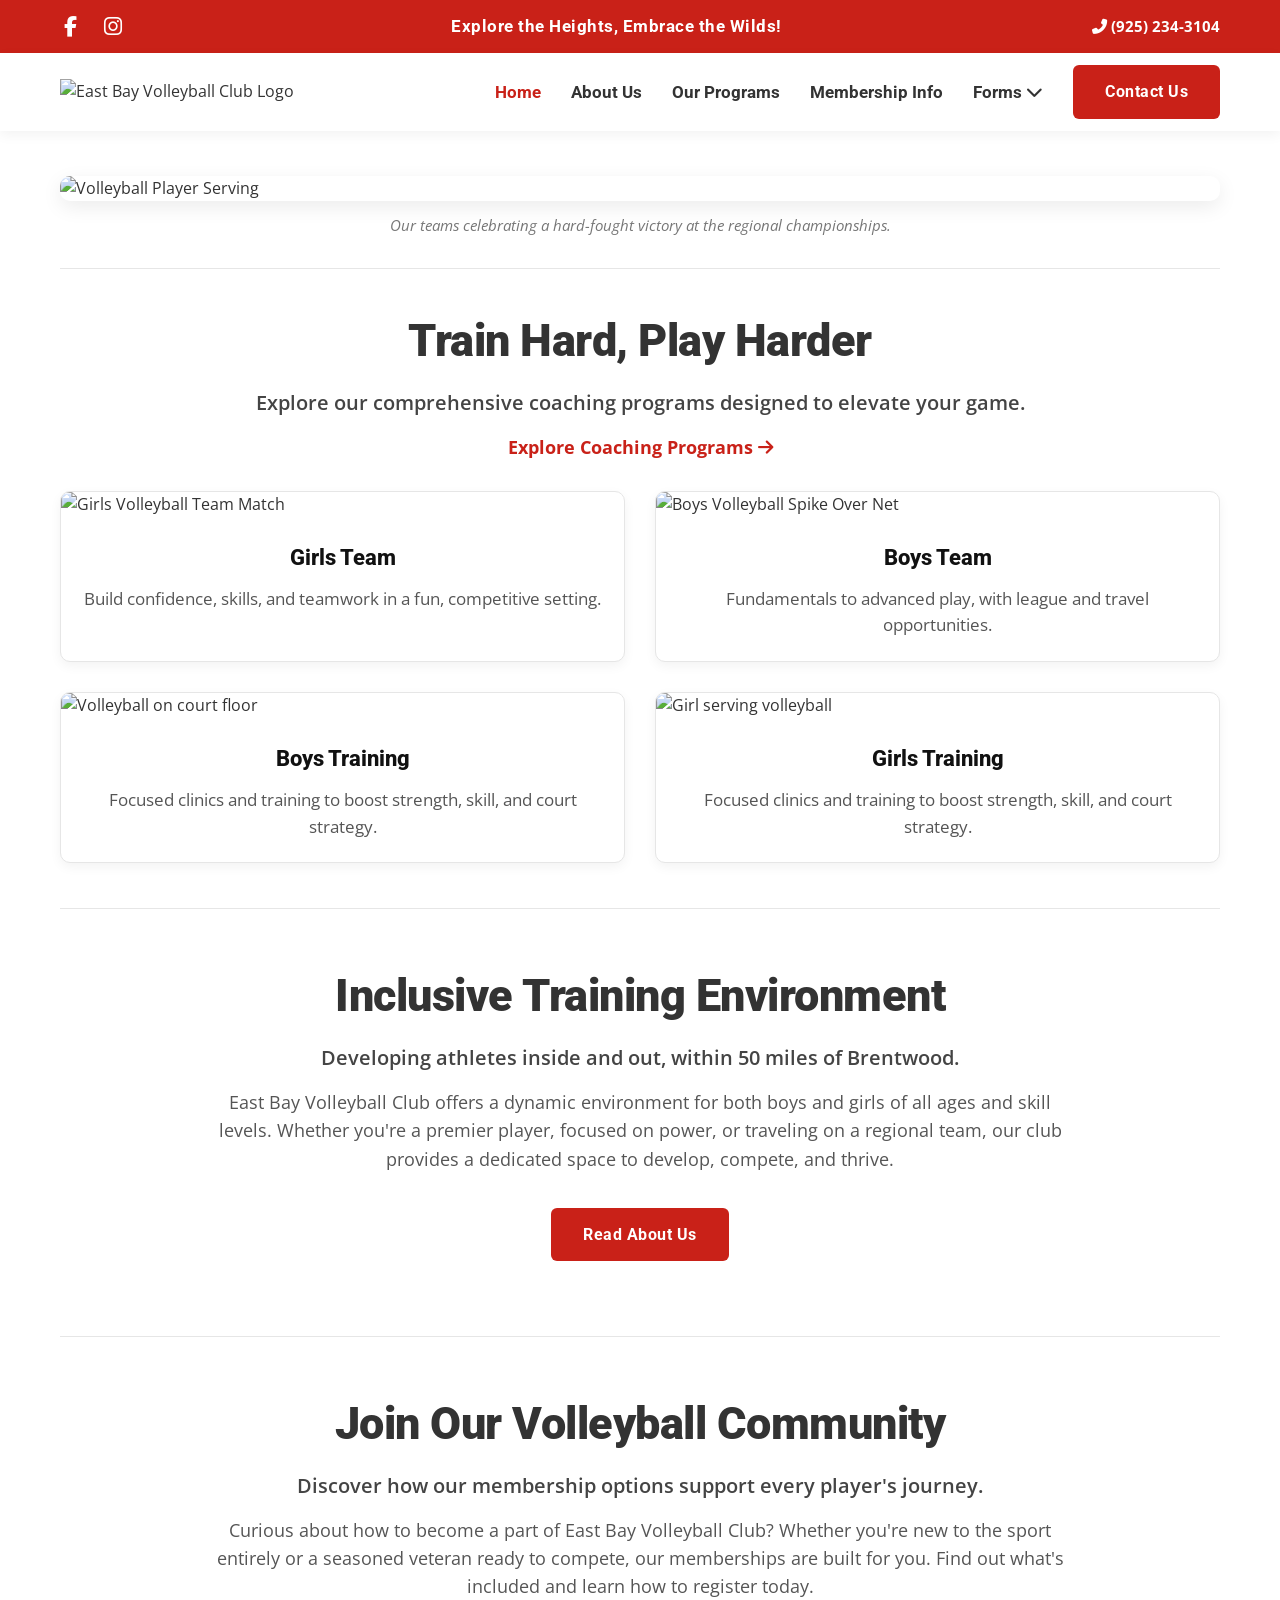
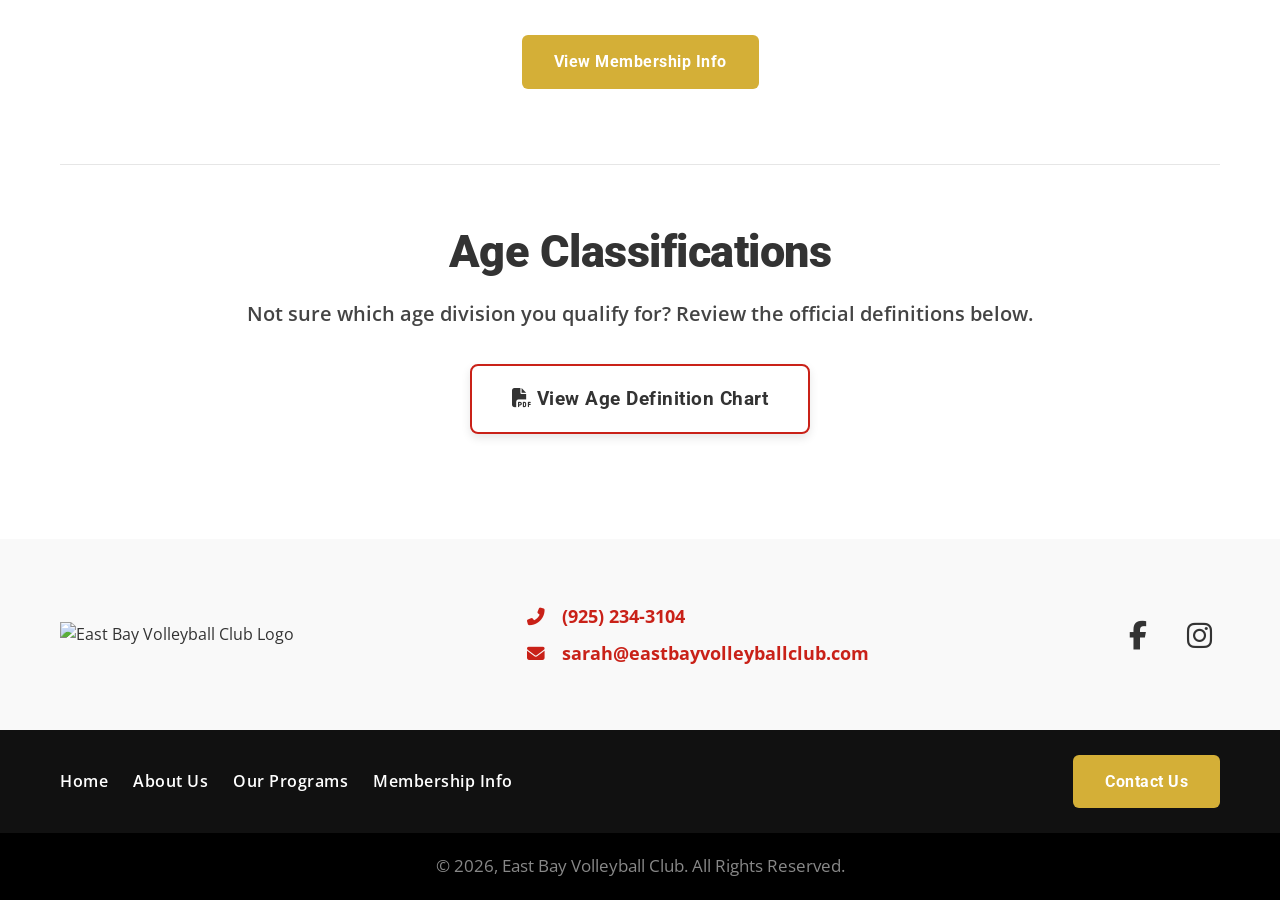
==== .github/workflows/index.html @ 81f1b380 "change 1" ====
<!DOCTYPE html>
<html lang="en">
<head>
    <meta charset="UTF-8">
    <meta name="viewport" content="width=device-width, initial-scale=1.0">
    <title>East Bay Volleyball Club - Home</title>
    <link rel="stylesheet" href="styles.css">
    <link rel="stylesheet" href="https://cdnjs.cloudflare.com/ajax/libs/font-awesome/6.4.0/css/all.min.css">
</head>
<body>

    <div class="top-bar">
        <div class="container top-bar-inner">
            <div class="social-icons">
                <a href="https://www.facebook.com/profile.php?id=61552361986571&_rdr" target="_blank"><i class="fab fa-facebook-f"></i></a>
                <a href="https://www.instagram.com/east_bay_volleyball_club/" target="_blank"><i class="fab fa-instagram"></i></a>
            </div>
            <div class="tagline">Explore the Heights, Embrace the Wilds!</div>
            <div class="phone">
                <a href="tel:9252343104"><i class="fas fa-phone-alt"></i> (925) 234-3104</a>
            </div>
        </div>
    </div>

    <header class="header">
        <div class="container header-inner">
            <a href="index.html" class="logo">
                <img src="50498F1C-BA34-4219-817B-F55EDA4CDF73.png" alt="East Bay Volleyball Club Logo">
            </a>
            <nav class="nav-menu">
                <a href="index.html" class="nav-link active">Home</a>
                <a href="about.html" class="nav-link">About Us</a>
                <a href="programs.html" class="nav-link">Our Programs</a>
                <a href="membership.html" class="nav-link">Membership Info</a>
                
                <div class="dropdown">
                    <span class="nav-link">Forms <i class="fas fa-chevron-down"></i></span>
                    <div class="dropdown-content">
                        <a href="medical-release.pdf" target="_blank">Medical Release</a>
                        <a href="player-information-sheet.pdf" target="_blank">Player Information Sheet</a>
                        <a href="age-definition-chart.pdf" target="_blank">Age Definition Chart</a>
                    </div>
                </div>

                <a href="contact.html" class="btn btn-red">Contact Us</a>
            </nav>
        </div>
    </header>

    <main class="container page-content">
        
        <div class="main-image-container mb-4 pb-3 border-bottom">
            <img src="https://images.unsplash.com/photo-1612872087720-bb876e2e67d1?auto=format&fit=crop&w=1200&q=80" alt="Volleyball Player Serving" class="img-full img-rounded shadow">
            <p class="image-caption text-center">Our teams celebrating a hard-fought victory at the regional championships.</p>
        </div>

        <div class="text-center mt-4">
            <h1 class="hero-title">Train Hard, Play Harder</h1>
            <p class="lead-text mb-3">Explore our comprehensive coaching programs designed to elevate your game.</p>
            <a href="programs.html" class="text-link red-link">Explore Coaching Programs <i class="fas fa-arrow-right"></i></a>
        </div>

        <div class="programs-grid mb-4">
            <div class="program-card">
                <img src="https://images.unsplash.com/photo-1549451371-64aa98a6f660?auto=format&fit=crop&w=800&q=80" alt="Girls Volleyball Team Match">
                <div class="card-body">
                    <h3>Girls Team</h3>
                    <p>Build confidence, skills, and teamwork in a fun, competitive setting.</p>
                </div>
            </div>
            <div class="program-card">
                <img src="https://images.unsplash.com/photo-1622271813137-b6f7902d5d85?auto=format&fit=crop&w=800&q=80" alt="Boys Volleyball Spike Over Net">
                <div class="card-body">
                    <h3>Boys Team</h3>
                    <p>Fundamentals to advanced play, with league and travel opportunities.</p>
                </div>
            </div>
            <div class="program-card">
                <img src="https://images.unsplash.com/photo-1629858547471-897dbdbab341?auto=format&fit=crop&w=800&q=80" alt="Volleyball on court floor">
                <div class="card-body">
                    <h3>Boys Training</h3>
                    <p>Focused clinics and training to boost strength, skill, and court strategy.</p>
                </div>
            </div>
            <div class="program-card">
                <img src="https://images.unsplash.com/photo-1574279606130-09958dc756f7?auto=format&fit=crop&w=800&q=80" alt="Girl serving volleyball">
                <div class="card-body">
                    <h3>Girls Training</h3>
                    <p>Focused clinics and training to boost strength, skill, and court strategy.</p>
                </div>
            </div>
        </div>

        <div class="text-section text-center pt-4 pb-3 border-top mt-4">
            <h2 class="hero-title">Inclusive Training Environment</h2>
            <p class="lead-text">Developing athletes inside and out, within 50 miles of Brentwood.</p>
            <p class="subtitle-text">East Bay Volleyball Club offers a dynamic environment for both boys and girls of all ages and skill levels. Whether you're a premier player, focused on power, or traveling on a regional team, our club provides a dedicated space to develop, compete, and thrive.</p>
            <div class="btn-wrapper">
                <a href="about.html" class="btn btn-red">Read About Us</a>
            </div>
        </div>

        <div class="text-section text-center pt-4 pb-3 border-top mt-4">
            <h2 class="hero-title">Join Our Volleyball Community</h2>
            <p class="lead-text">Discover how our membership options support every player's journey.</p>
            <p class="subtitle-text">Curious about how to become a part of East Bay Volleyball Club? Whether you're new to the sport entirely or a seasoned veteran ready to compete, our memberships are built for you. Find out what's included and learn how to register today.</p>
            <div class="btn-wrapper">
                <a href="membership.html" class="btn btn-yellow">View Membership Info</a>
            </div>
        </div>
        
        <div class="text-center pt-4 pb-4 border-top mt-4">
            <h2 class="hero-title mb-2">Age Classifications</h2>
            <p class="lead-text">Not sure which age division you qualify for? Review the official definitions below.</p>
            <div class="btn-wrapper">
                <a href="age-definition-chart.pdf" target="_blank" class="btn btn-massive">
                    <i class="fas fa-file-pdf"></i> View Age Definition Chart
                </a>
            </div>
        </div>
    </main>

    <div class="pre-footer">
        <div class="container pre-footer-inner">
            <div class="pf-logo">
                <img src="50498F1C-BA34-4219-817B-F55EDA4CDF73.png" alt="East Bay Volleyball Club Logo">
            </div>
            <div class="pf-contact">
                <p><i class="fas fa-phone-alt red-icon"></i> <a href="tel:9252343104" class="red-text">(925) 234-3104</a></p>
                <p><i class="fas fa-envelope red-icon"></i> <a href="mailto:sarah@eastbayvolleyballclub.com" class="red-text">sarah@eastbayvolleyballclub.com</a></p>
            </div>
            <div class="pf-social">
                <a href="https://www.facebook.com/profile.php?id=61552361986571&_rdr" target="_blank"><i class="fab fa-facebook-f"></i></a>
                <a href="https://www.instagram.com/east_bay_volleyball_club/" target="_blank"><i class="fab fa-instagram"></i></a>
            </div>
        </div>
    </div>

    <footer class="footer-nav">
        <div class="container footer-nav-inner">
            <nav class="f-menu">
                <a href="index.html">Home</a>
                <a href="about.html">About Us</a>
                <a href="programs.html">Our Programs</a>
                <a href="membership.html">Membership Info</a>
            </nav>
            <a href="contact.html" class="btn btn-yellow">Contact Us</a>
        </div>
    </footer>

    <div class="copyright-bar">
        <div class="container copyright-inner">
            <p>© 2026, East Bay Volleyball Club. All Rights Reserved.</p>
        </div>
    </div>

    <button id="scrollTopBtn" title="Go to top"><i class="fas fa-chevron-up"></i></button>
    <script src="script.js"></script>
</body>
</html>
---- .github/workflows/styles.css ----
@import url('https://fonts.googleapis.com/css2?family=Open+Sans:wght@400;600;700&family=Roboto:wght@500;700;900&display=swap');

* {
    margin: 0;
    padding: 0;
    box-sizing: border-box;
}

body {
    font-family: 'Open Sans', sans-serif;
    color: #333;
    line-height: 1.6;
    background-color: #fff;
    position: relative;
}

h1, h2, h3, h4, h5, h6, .nav-link, .btn, .tagline {
    font-family: 'Roboto', sans-serif;
}

.container {
    max-width: 1200px;
    margin: 0 auto;
    padding: 0 20px;
}

a {
    text-decoration: none;
    color: inherit;
    transition: opacity 0.2s;
}

a:hover {
    opacity: 0.8;
}

ul {
    list-style-position: inside;
}

p {
    font-size: 1.05rem;
}

:root {
    --primary-red: #c92118;
    --primary-yellow: #d4af37;
    --dark-bg: #111;
    --light-gray: #f9f9f9;
    --mid-gray: #e6e6e6;
}

.mt-1 { margin-top: 8px; }
.mt-2 { margin-top: 15px; }
.mt-3 { margin-top: 30px; }
.mt-4 { margin-top: 45px; }

.mb-1 { margin-bottom: 8px; }
.mb-2 { margin-bottom: 15px; }
.mb-3 { margin-bottom: 30px; }
.mb-4 { margin-bottom: 45px; }

.pt-3 { padding-top: 30px; }
.pt-4 { padding-top: 60px; }
.pb-3 { padding-bottom: 30px; }
.pb-4 { padding-bottom: 60px; }

.text-center { text-align: center; }
.text-left { text-align: left; }
.d-block { display: block; }
.uppercase { text-transform: uppercase; }
.fw-bold { font-weight: 700; }
.text-sm { font-size: 0.95rem; }
.border-top { border-top: 1px solid var(--mid-gray); }
.border-bottom { border-bottom: 1px solid var(--mid-gray); }

.page-title {
    font-size: 2.8rem;
    font-weight: 900;
    color: #000;
    margin-bottom: 25px;
    letter-spacing: -0.5px;
}

.section-title {
    font-size: 2.2rem;
    font-weight: 900;
    color: #000;
    margin-bottom: 15px;
    letter-spacing: -0.5px;
}

.hero-title {
    font-size: 2.8rem;
    font-weight: 900;
    line-height: 1.2;
    margin-bottom: 20px;
    letter-spacing: -0.5px;
}

.sub-title {
    font-size: 1.5rem;
    font-weight: 800;
    margin-bottom: 12px;
    color: #222;
}

.lead-text {
    font-size: 1.25rem;
    font-weight: 600;
    color: #444;
    margin-bottom: 15px;
    line-height: 1.5;
}

.subtitle-text {
    font-size: 1.1rem;
    color: #555;
    max-width: 850px;
    margin: 0 auto;
}

.layout-grid {
    display: grid;
    grid-template-columns: repeat(auto-fit, minmax(320px, 1fr));
    gap: 30px;
    text-align: left;
}

.red-link {
    color: var(--primary-red);
    font-weight: 700;
    transition: 0.2s ease;
    font-size: 1.1rem;
}

.red-link:hover {
    opacity: 0.8;
    text-decoration: underline;
}

.btn-wrapper {
    margin-top: 35px;
}

.btn {
    padding: 14px 32px;
    font-weight: 700;
    font-size: 1rem;
    cursor: pointer;
    border: none;
    border-radius: 6px;
    transition: all 0.3s ease;
    display: inline-block;
    letter-spacing: 0.5px;
}

.btn:hover {
    transform: translateY(-3px);
    box-shadow: 0 6px 15px rgba(0,0,0,0.15);
}

.btn-red {
    background-color: var(--primary-red);
    color: #fff;
}

.btn-yellow {
    background-color: var(--primary-yellow);
    color: #fff;
}

.btn-massive {
    font-size: 1.2rem;
    padding: 18px 40px;
    border-radius: 8px;
    box-shadow: 0 4px 10px rgba(0,0,0,0.1);
    border: 2px solid var(--primary-red);
}

.btn-massive:hover {
    background-color: #a01a13;
    box-shadow: 0 8px 20px rgba(0,0,0,0.2);
    border-color: #a01a13;
    color: white;
}

.top-bar {
    background-color: var(--primary-red);
    color: #fff;
    padding: 10px 0;
    font-size: 0.95rem;
}

.top-bar-inner {
    display: flex;
    justify-content: space-between;
    align-items: center;
}

.top-bar .social-icons a {
    color: #fff;
    margin-right: 15px;
    font-size: 1.3rem;
    padding: 4px;
}

.top-bar .tagline {
    font-size: 1.05rem;
    font-weight: 700;
    letter-spacing: 0.5px;
}

.top-bar .phone a {
    font-weight: 700;
    color: #fff;
}

.header {
    background-color: #fff;
    padding: 12px 0;
    box-shadow: 0 4px 12px rgba(0,0,0,0.05);
    position: sticky;
    top: 0;
    z-index: 1000;
}

.header-inner {
    display: flex;
    justify-content: space-between;
    align-items: center;
}

.logo img {
    max-height: 65px;
    object-fit: contain;
}

.nav-menu {
    display: flex;
    align-items: center;
    gap: 30px;
}

.nav-link {
    font-weight: 700;
    color: #333;
    font-size: 1.05rem;
    transition: color 0.2s;
}

.nav-link.active, .nav-link:hover {
    color: var(--primary-red);
}

.dropdown {
    position: relative;
    display: inline-block;
    cursor: pointer;
    padding: 8px 0;
}

.dropdown-content {
    display: none;
    position: absolute;
    background-color: #fff;
    min-width: 240px;
    box-shadow: 0px 8px 20px rgba(0,0,0,0.1);
    z-index: 1001;
    top: 100%;
    left: 0;
    border-top: 3px solid var(--primary-red);
    border-radius: 0 0 6px 6px;
    overflow: hidden;
}

.dropdown-content a {
    color: #333;
    padding: 14px 18px;
    display: block;
    font-weight: 600;
    font-size: 0.95rem;
    border-bottom: 1px solid var(--light-gray);
}

.dropdown-content a:last-child {
    border-bottom: none;
}

.dropdown-content a:hover {
    background-color: var(--light-gray);
    color: var(--primary-red);
    padding-left: 22px;
}

.dropdown:hover .dropdown-content {
    display: block;
}

.img-full {
    width: 100%;
    height: auto;
    display: block;
}

.img-rounded {
    border-radius: 10px;
}

.shadow {
    box-shadow: 0 6px 20px rgba(0,0,0,0.08);
}

.page-content {
    padding: 45px 20px;
}

.image-caption {
    font-size: 0.95rem;
    color: #777;
    font-style: italic;
    margin-top: 12px;
}

.programs-grid {
    display: grid;
    grid-template-columns: repeat(2, 1fr);
    gap: 30px;
    margin-top: 30px;
}

.program-card {
    background: #fff;
    border-radius: 10px;
    box-shadow: 0 4px 12px rgba(0,0,0,0.05);
    overflow: hidden;
    transition: transform 0.3s ease, box-shadow 0.3s ease;
    border: 1px solid var(--mid-gray);
}

.program-card:hover {
    transform: translateY(-6px);
    box-shadow: 0 10px 25px rgba(0,0,0,0.1);
    border-color: var(--primary-red);
}

.program-card img {
    width: 100%;
    height: 250px;
    object-fit: cover;
}

.card-body {
    padding: 22px;
    text-align: center;
}

.card-body h3 {
    font-size: 1.4rem;
    font-weight: 800;
    margin-bottom: 10px;
    color: #111;
}

.card-body p {
    color: #555;
}

.split-section {
    display: flex;
    align-items: center;
    gap: 45px;
    flex-wrap: wrap;
}

.split-image, .split-content {
    flex: 1;
    min-width: 320px;
}

.split-image img {
    width: 100%;
    height: auto;
    object-fit: cover;
    border-radius: 10px;
}

.align-center {
    align-items: center;
}

.image-overlay-section {
    background-image: url('https://images.unsplash.com/photo-1622271813137-b6f7902d5d85?auto=format&fit=crop&w=1600&q=80');
    background-size: cover;
    background-position: center;
    display: flex;
    justify-content: flex-end;
    min-height: 500px;
    border-radius: 10px;
    overflow: hidden;
    box-shadow: 0 6px 20px rgba(0,0,0,0.08);
}

.overlay-content {
    background: rgba(0, 0, 0, 0.85);
    color: #fff;
    padding: 50px 45px;
    width: 50%;
    display: flex;
    flex-direction: column;
    justify-content: center;
}

.overlay-content h1, .overlay-content p {
    color: #fff;
}

.features-grid {
    display: flex;
    flex-wrap: wrap;
    justify-content: center;
    gap: 22px;
}

.feature-box {
    background-color: #fff;
    padding: 30px;
    width: calc(33.333% - 22px);
    min-width: 280px;
    text-align: left;
    border-radius: 10px;
    border-top: 4px solid var(--primary-red);
    box-shadow: 0 4px 12px rgba(0,0,0,0.04);
}

.feature-box.bottom-center {
    width: calc(40% - 22px);
}

.feature-box h3 {
    font-weight: 900;
    margin-bottom: 12px;
    font-size: 1.3rem;
    color: #111;
}

.info-card {
    background-color: #fff;
    border: 1px solid var(--mid-gray);
    border-radius: 10px;
    padding: 40px;
    margin-bottom: 30px;
    box-shadow: 0 4px 15px rgba(0,0,0,0.03);
}

.styled-list {
    margin-left: 20px;
    margin-bottom: 15px;
    margin-top: 10px;
}

.styled-list li {
    margin-bottom: 10px;
}

.highlight-box {
    background-color: #fff3cd;
    border-left: 5px solid var(--primary-yellow);
    padding: 20px;
    border-radius: 6px;
    margin: 22px 0;
}

.highlight-box strong {
    color: #856404;
    display: block;
    margin-bottom: 6px;
    font-size: 1.1rem;
}

.highlight-red {
    background-color: var(--primary-red);
    color: #fff;
    padding: 10px;
    font-weight: 700;
    text-align: center;
    border-radius: 6px 6px 0 0;
    letter-spacing: 1px;
}

.highlight-yellow {
    background-color: var(--primary-yellow);
    color: #000;
    padding: 15px;
    font-weight: 700;
    text-align: center;
    border-radius: 0 0 6px 6px;
}

.alert-text {
    color: var(--primary-red);
    font-weight: 700;
    font-size: 1.05rem;
}

.payment-grid {
    display: grid;
    grid-template-columns: repeat(auto-fit, minmax(260px, 1fr));
    gap: 20px;
    margin-top: 25px;
}

.payment-box {
    background: #fff;
    border: 1px solid var(--mid-gray);
    padding: 25px 20px;
    border-radius: 10px;
    text-align: center;
    box-shadow: 0 4px 12px rgba(0,0,0,0.02);
}

.payment-box i {
    font-size: 2.2rem;
    color: var(--primary-red);
    margin-bottom: 15px;
}

.payment-box h3 {
    font-size: 1.25rem;
    margin-bottom: 12px;
    color: #111;
}

.contact-grid {
    display: grid;
    grid-template-columns: repeat(auto-fit, minmax(280px, 1fr));
    gap: 22px;
    margin-top: 35px;
}

.contact-card {
    background: #fff;
    padding: 40px 25px;
    border-radius: 10px;
    text-align: center;
    border: 1px solid var(--mid-gray);
    border-bottom: 4px solid var(--primary-red);
    box-shadow: 0 6px 20px rgba(0,0,0,0.04);
    transition: transform 0.2s;
}

.contact-card:hover {
    transform: translateY(-4px);
}

.contact-card i.main-icon {
    font-size: 3rem;
    color: var(--primary-red);
    margin-bottom: 20px;
}

.contact-card h3 {
    font-size: 1.5rem;
    margin-bottom: 12px;
    color: #111;
}

.contact-social {
    display: flex;
    justify-content: center;
    gap: 15px;
    margin-top: 20px;
}

.black-icon {
    color: #fff;
    background: #222;
    font-size: 1.4rem;
    padding: 12px;
    border-radius: 50%;
    width: 50px;
    height: 50px;
    display: flex;
    align-items: center;
    justify-content: center;
}

.black-icon:hover {
    background: var(--primary-red);
    transform: scale(1.1);
}

.pre-footer {
    background-color: var(--light-gray);
    padding: 55px 0;
}

.pre-footer-inner {
    display: flex;
    justify-content: space-between;
    align-items: center;
    flex-wrap: wrap;
    gap: 30px;
}

.pf-logo img {
    max-height: 80px;
}

.pf-contact p {
    font-weight: 600;
    margin: 8px 0;
    font-size: 1.1rem;
}

.red-icon {
    color: var(--primary-red);
    margin-right: 12px;
}

.red-text {
    color: var(--primary-red);
    font-weight: 700;
    transition: color 0.2s;
}

.red-text:hover {
    color: #a01a13;
    text-decoration: underline;
}

.pf-social a {
    font-size: 1.8rem;
    margin-left: 20px;
    padding: 8px;
    transition: 0.2s;
    color: #333;
}

.pf-social a:hover {
    transform: translateY(-3px);
    color: var(--primary-red);
}

.footer-nav {
    background-color: #111;
    padding: 25px 0;
}

.footer-nav-inner {
    display: flex;
    justify-content: space-between;
    align-items: center;
    flex-wrap: wrap;
    gap: 15px;
}

.f-menu {
    display: flex;
    gap: 25px;
}

.f-menu a {
    color: #fff;
    font-weight: 600;
    font-size: 1rem;
    letter-spacing: 0.5px;
}

.f-menu a:hover {
    color: var(--primary-yellow);
}

.copyright-bar {
    background-color: #000;
    padding: 20px 0;
    font-size: 0.9rem;
    color: #888;
    text-align: center;
}

#scrollTopBtn {
    position: fixed;
    right: 25px;
    bottom: 30px;
    background-color: var(--primary-red);
    color: white;
    border: none;
    padding: 15px;
    border-radius: 50%;
    cursor: pointer;
    font-size: 18px;
    display: none;
    z-index: 99;
    box-shadow: 0 4px 12px rgba(0,0,0,0.3);
}

#scrollTopBtn:hover {
    background-color: #a01a13;
}

@media (max-width: 992px) {
    .feature-box, .feature-box.bottom-center {
        width: calc(50% - 22px);
    }
    .split-section {
        flex-direction: column;
    }
    .split-content {
        text-align: center;
    }
    .layout-grid {
        grid-template-columns: 1fr;
    }
    .overlay-content {
        width: 100%;
        padding: 40px 30px;
        text-align: center;
    }
    .overlay-content .subtitle-text {
        text-align: center;
    }
}

@media (max-width: 768px) {
    .programs-grid {
        grid-template-columns: 1fr;
    }
    .nav-menu {
        display: none;
    }
    .top-bar-inner, .pre-footer-inner, .footer-nav-inner {
        flex-direction: column;
        text-align: center;
        gap: 20px;
    }
    .pf-social a {
        margin: 0 8px;
    }
    .f-menu {
        flex-direction: column;
        gap: 15px;
    }
    .feature-box, .feature-box.bottom-center {
        width: 100%;
    }
    .info-card {
        padding: 25px 15px;
    }
}
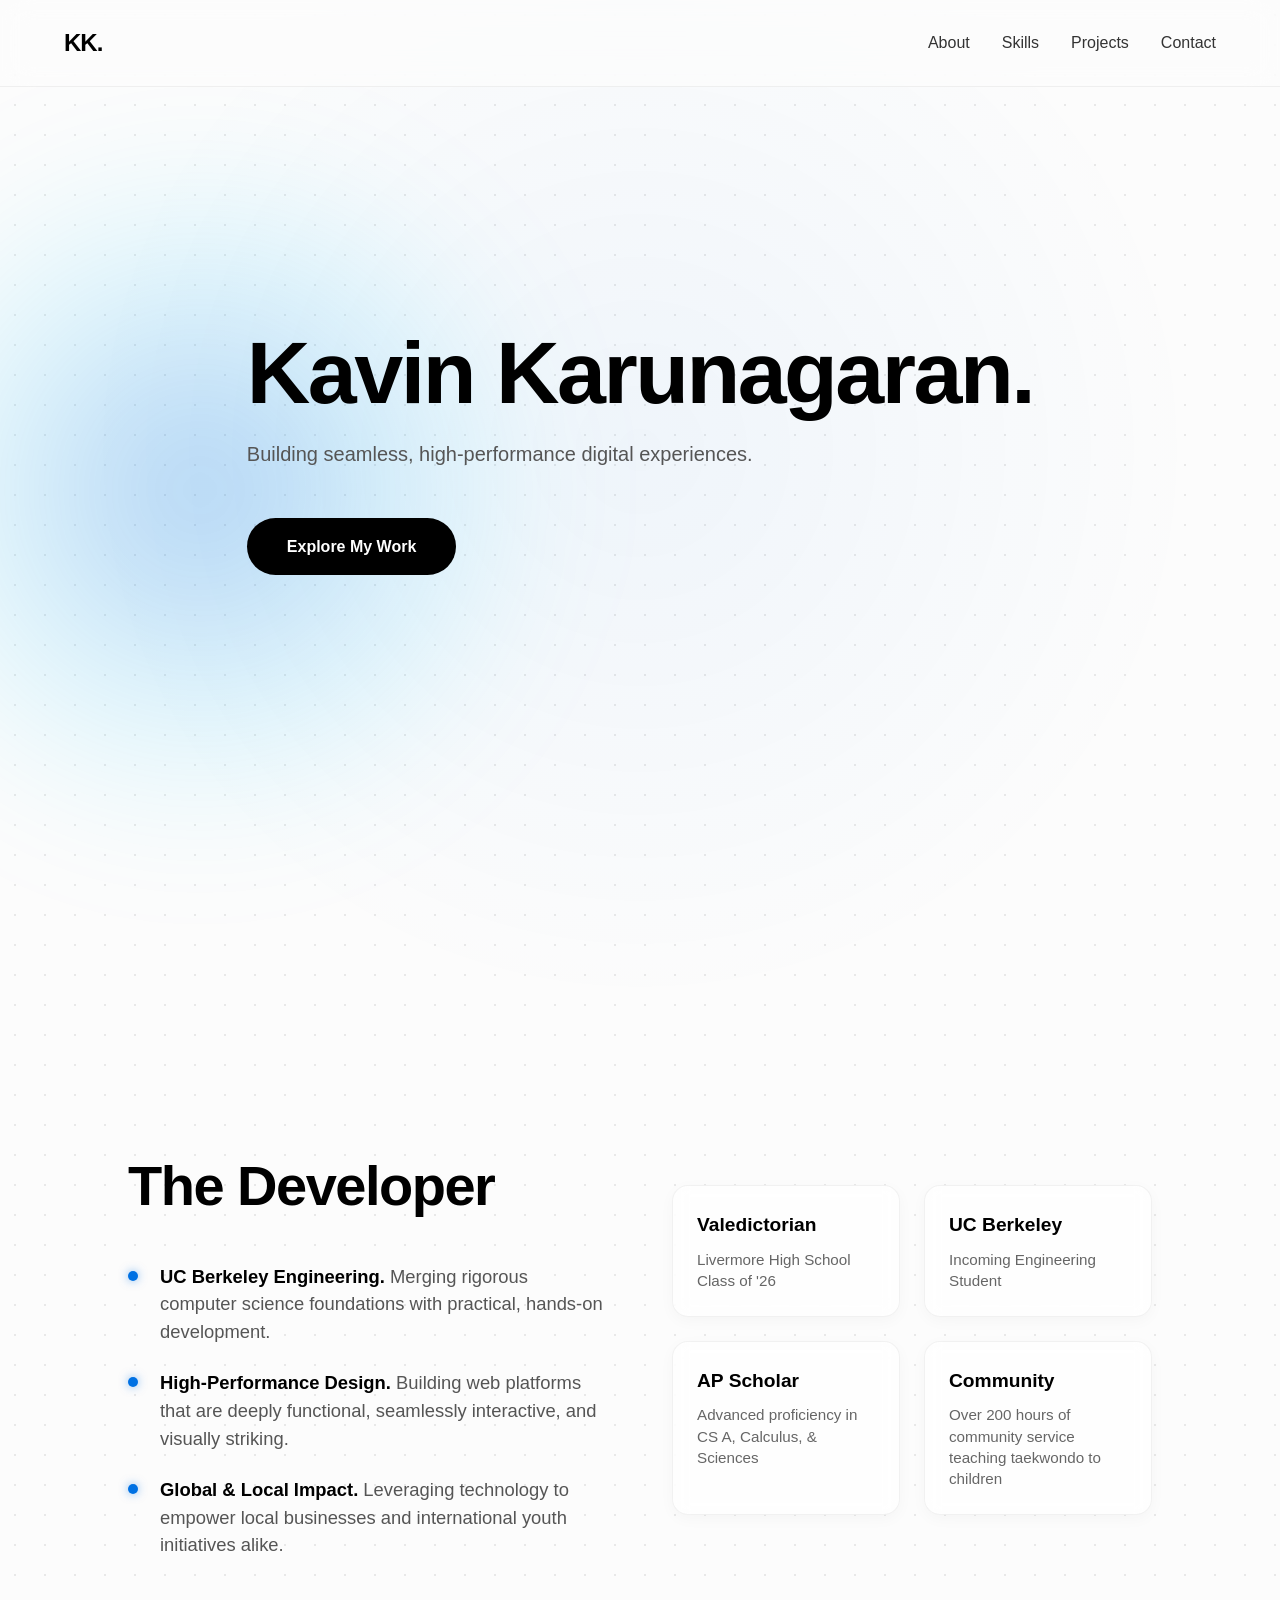
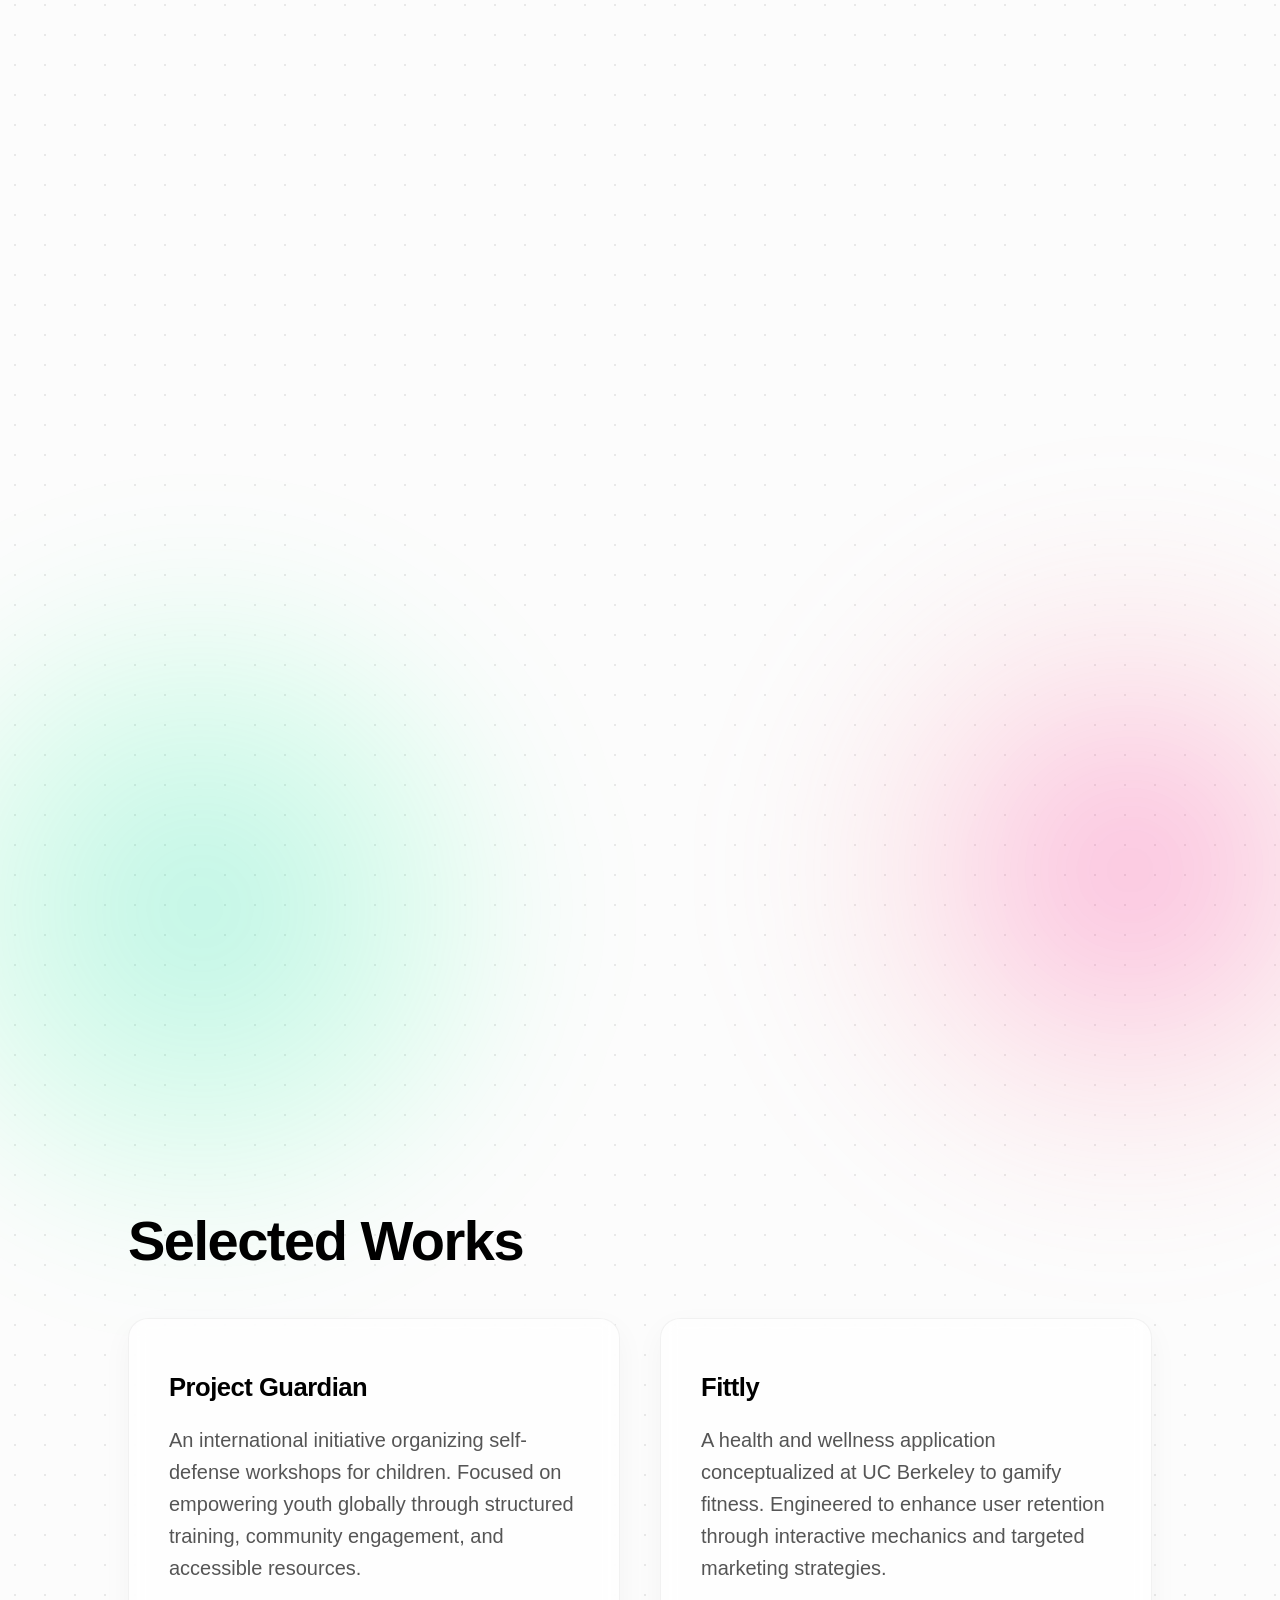
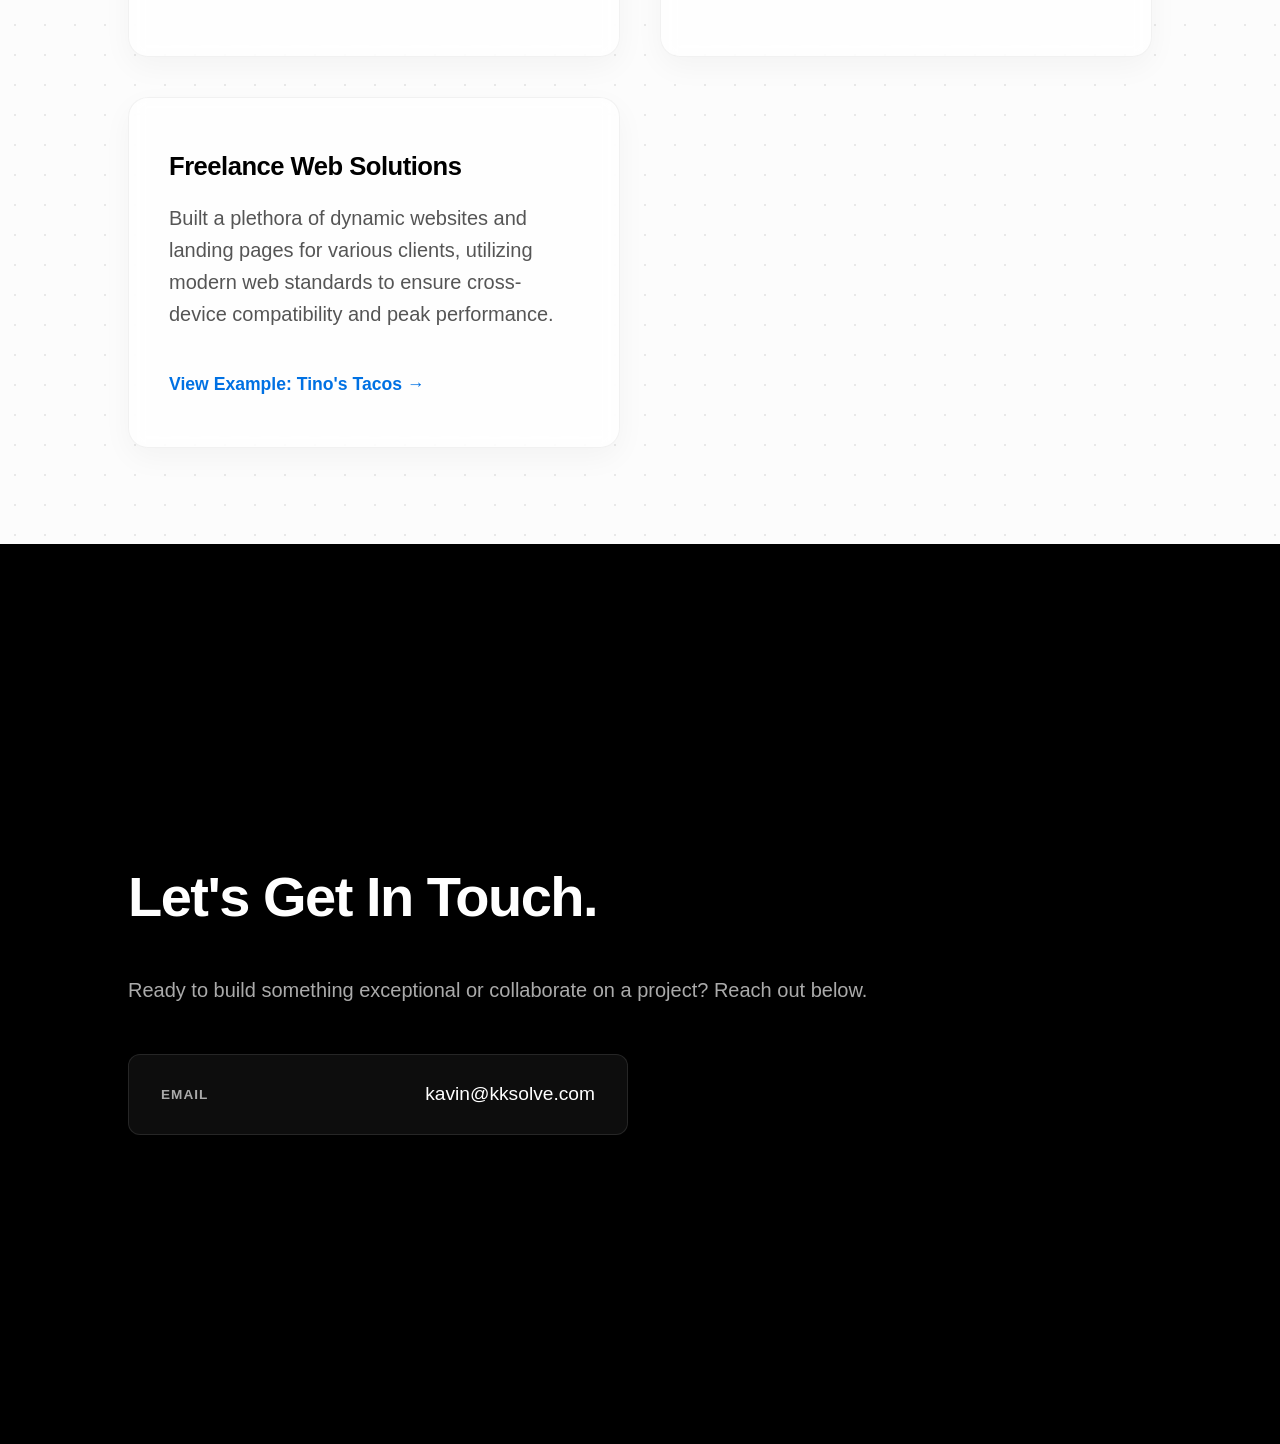
==== commit 1b09629f: "change" ====
--- a/.github/workflows/index.html
+++ b/.github/workflows/index.html
@@ -1,160 +1,136 @@
-<!DOCTYPE html>
-<html lang="en">
-<head>
-    <meta charset="UTF-8">
-    <meta name="viewport" content="width=device-width, initial-scale=1.0">
-    <title>East Bay Volleyball Club - Home</title>
-    <link rel="stylesheet" href="styles.css">
-    <link rel="stylesheet" href="https://cdnjs.cloudflare.com/ajax/libs/font-awesome/6.4.0/css/all.min.css">
-</head>
-<body>
-
-    <div class="top-bar">
-        <div class="container top-bar-inner">
-            <div class="social-icons">
-                <a href="https://www.facebook.com/profile.php?id=61552361986571&_rdr" target="_blank"><i class="fab fa-facebook-f"></i></a>
-                <a href="https://www.instagram.com/east_bay_volleyball_club/" target="_blank"><i class="fab fa-instagram"></i></a>
-            </div>
-            <div class="tagline">Explore the Heights, Embrace the Wilds!</div>
-            <div class="phone">
-                <a href="tel:9252343104"><i class="fas fa-phone-alt"></i> (925) 234-3104</a>
-            </div>
-        </div>
-    </div>
-
-    <header class="header">
-        <div class="container header-inner">
-            <a href="index.html" class="logo">
-                <img src="50498F1C-BA34-4219-817B-F55EDA4CDF73.png" alt="East Bay Volleyball Club Logo">
-            </a>
-            <nav class="nav-menu">
-                <a href="index.html" class="nav-link active">Home</a>
-                <a href="about.html" class="nav-link">About Us</a>
-                <a href="programs.html" class="nav-link">Our Programs</a>
-                <a href="membership.html" class="nav-link">Membership Info</a>
-                
-                <div class="dropdown">
-                    <span class="nav-link">Forms <i class="fas fa-chevron-down"></i></span>
-                    <div class="dropdown-content">
-                        <a href="medical-release.pdf" target="_blank">Medical Release</a>
-                        <a href="player-information-sheet.pdf" target="_blank">Player Information Sheet</a>
-                        <a href="age-definition-chart.pdf" target="_blank">Age Definition Chart</a>
-                    </div>
-                </div>
-
-                <a href="contact.html" class="btn btn-red">Contact Us</a>
-            </nav>
-        </div>
-    </header>
-
-    <main class="container page-content">
-        
-        <div class="main-image-container mb-4 pb-3 border-bottom">
-            <img src="https://images.unsplash.com/photo-1612872087720-bb876e2e67d1?auto=format&fit=crop&w=1200&q=80" alt="Volleyball Player Serving" class="img-full img-rounded shadow">
-            <p class="image-caption text-center">Our teams celebrating a hard-fought victory at the regional championships.</p>
-        </div>
-
-        <div class="text-center mt-4">
-            <h1 class="hero-title">Train Hard, Play Harder</h1>
-            <p class="lead-text mb-3">Explore our comprehensive coaching programs designed to elevate your game.</p>
-            <a href="programs.html" class="text-link red-link">Explore Coaching Programs <i class="fas fa-arrow-right"></i></a>
-        </div>
-
-        <div class="programs-grid mb-4">
-            <div class="program-card">
-                <img src="https://images.unsplash.com/photo-1549451371-64aa98a6f660?auto=format&fit=crop&w=800&q=80" alt="Girls Volleyball Team Match">
-                <div class="card-body">
-                    <h3>Girls Team</h3>
-                    <p>Build confidence, skills, and teamwork in a fun, competitive setting.</p>
-                </div>
-            </div>
-            <div class="program-card">
-                <img src="https://images.unsplash.com/photo-1622271813137-b6f7902d5d85?auto=format&fit=crop&w=800&q=80" alt="Boys Volleyball Spike Over Net">
-                <div class="card-body">
-                    <h3>Boys Team</h3>
-                    <p>Fundamentals to advanced play, with league and travel opportunities.</p>
-                </div>
-            </div>
-            <div class="program-card">
-                <img src="https://images.unsplash.com/photo-1629858547471-897dbdbab341?auto=format&fit=crop&w=800&q=80" alt="Volleyball on court floor">
-                <div class="card-body">
-                    <h3>Boys Training</h3>
-                    <p>Focused clinics and training to boost strength, skill, and court strategy.</p>
-                </div>
-            </div>
-            <div class="program-card">
-                <img src="https://images.unsplash.com/photo-1574279606130-09958dc756f7?auto=format&fit=crop&w=800&q=80" alt="Girl serving volleyball">
-                <div class="card-body">
-                    <h3>Girls Training</h3>
-                    <p>Focused clinics and training to boost strength, skill, and court strategy.</p>
-                </div>
-            </div>
-        </div>
-
-        <div class="text-section text-center pt-4 pb-3 border-top mt-4">
-            <h2 class="hero-title">Inclusive Training Environment</h2>
-            <p class="lead-text">Developing athletes inside and out, within 50 miles of Brentwood.</p>
-            <p class="subtitle-text">East Bay Volleyball Club offers a dynamic environment for both boys and girls of all ages and skill levels. Whether you're a premier player, focused on power, or traveling on a regional team, our club provides a dedicated space to develop, compete, and thrive.</p>
-            <div class="btn-wrapper">
-                <a href="about.html" class="btn btn-red">Read About Us</a>
-            </div>
-        </div>
-
-        <div class="text-section text-center pt-4 pb-3 border-top mt-4">
-            <h2 class="hero-title">Join Our Volleyball Community</h2>
-            <p class="lead-text">Discover how our membership options support every player's journey.</p>
-            <p class="subtitle-text">Curious about how to become a part of East Bay Volleyball Club? Whether you're new to the sport entirely or a seasoned veteran ready to compete, our memberships are built for you. Find out what's included and learn how to register today.</p>
-            <div class="btn-wrapper">
-                <a href="membership.html" class="btn btn-yellow">View Membership Info</a>
-            </div>
-        </div>
-        
-        <div class="text-center pt-4 pb-4 border-top mt-4">
-            <h2 class="hero-title mb-2">Age Classifications</h2>
-            <p class="lead-text">Not sure which age division you qualify for? Review the official definitions below.</p>
-            <div class="btn-wrapper">
-                <a href="age-definition-chart.pdf" target="_blank" class="btn btn-massive">
-                    <i class="fas fa-file-pdf"></i> View Age Definition Chart
-                </a>
-            </div>
-        </div>
-    </main>
-
-    <div class="pre-footer">
-        <div class="container pre-footer-inner">
-            <div class="pf-logo">
-                <img src="50498F1C-BA34-4219-817B-F55EDA4CDF73.png" alt="East Bay Volleyball Club Logo">
-            </div>
-            <div class="pf-contact">
-                <p><i class="fas fa-phone-alt red-icon"></i> <a href="tel:9252343104" class="red-text">(925) 234-3104</a></p>
-                <p><i class="fas fa-envelope red-icon"></i> <a href="mailto:sarah@eastbayvolleyballclub.com" class="red-text">sarah@eastbayvolleyballclub.com</a></p>
-            </div>
-            <div class="pf-social">
-                <a href="https://www.facebook.com/profile.php?id=61552361986571&_rdr" target="_blank"><i class="fab fa-facebook-f"></i></a>
-                <a href="https://www.instagram.com/east_bay_volleyball_club/" target="_blank"><i class="fab fa-instagram"></i></a>
-            </div>
-        </div>
-    </div>
-
-    <footer class="footer-nav">
-        <div class="container footer-nav-inner">
-            <nav class="f-menu">
-                <a href="index.html">Home</a>
-                <a href="about.html">About Us</a>
-                <a href="programs.html">Our Programs</a>
-                <a href="membership.html">Membership Info</a>
-            </nav>
-            <a href="contact.html" class="btn btn-yellow">Contact Us</a>
-        </div>
-    </footer>
-
-    <div class="copyright-bar">
-        <div class="container copyright-inner">
-            <p>© 2026, East Bay Volleyball Club. All Rights Reserved.</p>
-        </div>
-    </div>
-
-    <button id="scrollTopBtn" title="Go to top"><i class="fas fa-chevron-up"></i></button>
-    <script src="script.js"></script>
-</body>
-</html>+<!DOCTYPE html>
+<html lang="en">
+<head>
+    <meta charset="UTF-8">
+    <meta name="viewport" content="width=device-width, initial-scale=1.0">
+    <title>Kavin Karunagaran | Web Developer</title>
+    <link rel="stylesheet" href="style.css">
+</head>
+<body>
+    
+    <nav id="navbar">
+        <a href="#" class="logo">KK.</a>
+        <ul class="nav-links">
+            <li><a href="#about">About</a></li>
+            <li><a href="#skills">Skills</a></li>
+            <li><a href="#projects">Projects</a></li>
+            <li><a href="#contact">Contact</a></li>
+        </ul>
+    </nav>
+
+    <main class="site-wrapper">
+        
+        <header id="hero" class="section hero-section">
+            <div id="hero-bg" class="hero-bg"></div>
+            <div class="parallax-shape shape-1" data-speed="0.15"></div>
+            
+            <div class="hero-content scroll-anim">
+                <h1>Kavin Karunagaran.</h1>
+                <p>Building seamless, high-performance digital experiences.</p>
+                <a href="#about" class="cta-button">Explore My Work</a>
+            </div>
+        </header>
+
+        <section id="about" class="section">
+            <div class="container">
+                <div class="about-grid">
+                    <div class="about-text scroll-anim">
+                        <h2>The Developer</h2>
+                        
+                        <ul class="fancy-bullets">
+                            <li>
+                                <strong>UC Berkeley Engineering.</strong> Merging rigorous computer science foundations with practical, hands-on development.
+                            </li>
+                            <li>
+                                <strong>High-Performance Design.</strong> Building web platforms that are deeply functional, seamlessly interactive, and visually striking.
+                            </li>
+                            <li>
+                                <strong>Global & Local Impact.</strong> Leveraging technology to empower local businesses and international youth initiatives alike.
+                            </li>
+                        </ul>
+                    </div>
+                    
+                    <div class="accomplishments-grid scroll-anim" style="transition-delay: 200ms;">
+                        <div class="stat-card">
+                            <div class="stat-title">Valedictorian</div>
+                            <div class="stat-desc">Livermore High School Class of '26</div>
+                        </div>
+                        <div class="stat-card">
+                            <div class="stat-title">UC Berkeley</div>
+                            <div class="stat-desc">Incoming Engineering Student</div>
+                        </div>
+                        <div class="stat-card">
+                            <div class="stat-title">AP Scholar</div>
+                            <div class="stat-desc">Advanced proficiency in CS A, Calculus, & Sciences</div>
+                        </div>
+                        <div class="stat-card">
+                            <div class="stat-title">Community</div>
+                            <div class="stat-desc">Over 200 hours of community service teaching taekwondo to children</div>
+                        </div>
+                    </div>
+                </div>
+            </div>
+        </section>
+
+        <section id="skills" class="section">
+            <div class="parallax-shape shape-2" data-speed="-0.1"></div>
+
+            <div class="container scroll-anim">
+                <h2>Technical Arsenal</h2>
+                <div class="skills-grid">
+                    <div class="skill-card">
+                        <h3>Languages</h3>
+                        <p>Java, Python, HTML, CSS, JavaScript</p>
+                    </div>
+                    <div class="skill-card">
+                        <h3>Core Competencies</h3>
+                        <p>Object-Oriented Programming, UI/UX Design, Responsive Layouts, Algorithmic Problem Solving</p>
+                    </div>
+                </div>
+            </div>
+        </section>
+
+        <section id="projects" class="section">
+            <div class="parallax-shape shape-3" data-speed="0.2"></div>
+
+            <div class="container scroll-anim">
+                <h2>Selected Works</h2>
+                <div class="projects-grid">
+                    <div class="project-card scroll-anim">
+                        <h3>Project Guardian</h3>
+                        <p>An international initiative organizing self-defense workshops for children. Focused on empowering youth globally through structured training, community engagement, and accessible resources.</p>
+                    </div>
+                    <div class="project-card scroll-anim" style="transition-delay: 200ms;">
+                        <h3>Fittly</h3>
+                        <p>A health and wellness application conceptualized at UC Berkeley to gamify fitness. Engineered to enhance user retention through interactive mechanics and targeted marketing strategies.</p>
+                    </div>
+                    <div class="project-card scroll-anim" style="transition-delay: 400ms;">
+                        <h3>Freelance Web Solutions</h3>
+                        <p>Built a plethora of dynamic websites and landing pages for various clients, utilizing modern web standards to ensure cross-device compatibility and peak performance.</p>
+                        
+                        <a href="tinos.html" class="text-link" target="_blank">View Example: Tino's Tacos &rarr;</a>
+                        
+                    </div>
+                </div>
+            </div>
+        </section>
+
+        <section id="contact" class="section bg-dark">
+            <div class="container scroll-anim">
+                <h2>Let's Get In Touch.</h2>
+                <p>Ready to build something exceptional or collaborate on a project? Reach out below.</p>
+                
+                <div class="contact-links">
+                    <a href="mailto:kavin@kksolve.com" class="contact-item">
+                        <span class="contact-label">Email</span>
+                        <span class="contact-value">kavin@kksolve.com</span>
+                    </a>
+                </div>
+            </div>
+        </section>
+
+    </main>
+
+    <script src="script.js"></script>
+</body>
+</html>
--- a/.github/workflows/style.css
+++ b/.github/workflows/style.css
@@ -0,0 +1,376 @@
+/* Base Styles & Typography */
+:root {
+    --primary-color: #000000;
+    --text-color: #333333;
+    --bg-color: #fcfcfc;
+    --light-bg: #f5f5f7;
+    --accent-color: #0071e3;
+}
+
+* {
+    margin: 0;
+    padding: 0;
+    box-sizing: border-box;
+}
+
+html {
+    scroll-behavior: smooth;
+    font-family: -apple-system, BlinkMacSystemFont, "Segoe UI", Roboto, Helvetica, Arial, sans-serif;
+}
+
+body {
+    background-color: var(--bg-color);
+    color: var(--text-color);
+    line-height: 1.6;
+    overflow-x: hidden;
+    background-image: radial-gradient(rgba(0,0,0,0.08) 1px, transparent 1px);
+    background-size: 30px 30px;
+}
+
+/* Contains everything perfectly and stops scroll at footer */
+.site-wrapper {
+    position: relative;
+    width: 100%;
+    overflow: hidden; 
+}
+
+/* Sections & Containers */
+.section {
+    position: relative; 
+    min-height: 100vh;
+    display: flex;
+    align-items: center;
+    justify-content: center;
+    padding: 6rem 10%;
+}
+
+/* --- Seamless Parallax Elements --- */
+.parallax-shape {
+    position: absolute;
+    border-radius: 50%;
+    /* Extra blur to soften it more */
+    filter: blur(60px); 
+    z-index: -1;
+    pointer-events: none;
+    will-change: transform;
+    /* Massive size so the gradient has room to fade out seamlessly */
+    width: 800px;
+    height: 800px;
+}
+
+/* The backgrounds now fade natively to 'transparent' before hitting the edge of the box */
+.shape-1 {
+    background: radial-gradient(circle at center, rgba(0, 113, 227, 0.3) 0%, rgba(0, 198, 255, 0.1) 40%, transparent 65%);
+    top: 10%;
+    left: -200px;
+}
+
+.shape-2 {
+    background: radial-gradient(circle at center, rgba(255, 0, 127, 0.25) 0%, rgba(255, 117, 140, 0.1) 40%, transparent 65%);
+    top: 10%;
+    right: -250px;
+}
+
+.shape-3 {
+    background: radial-gradient(circle at center, rgba(0, 227, 160, 0.25) 0%, rgba(0, 255, 135, 0.1) 40%, transparent 65%);
+    top: -5%;
+    left: -200px;
+}
+
+/* Hero Section Background */
+.hero-bg {
+    position: absolute;
+    top: -25%; 
+    left: 0;
+    width: 100%;
+    height: 150%;
+    background: radial-gradient(circle at center, rgba(0, 113, 227, 0.05) 0%, transparent 60%);
+    z-index: -2;
+    pointer-events: none;
+    will-change: transform;
+}
+
+.hero-content {
+    position: relative;
+    z-index: 1;
+}
+
+/* Navigation */
+#navbar {
+    position: fixed;
+    top: 0;
+    width: 100%;
+    display: flex;
+    justify-content: space-between;
+    align-items: center;
+    padding: 1.5rem 5%;
+    background: rgba(252, 252, 252, 0.7); 
+    backdrop-filter: blur(15px);
+    -webkit-backdrop-filter: blur(15px);
+    z-index: 1000;
+    border-bottom: 1px solid rgba(0,0,0,0.05);
+}
+
+.logo {
+    font-size: 1.5rem;
+    font-weight: 700;
+    letter-spacing: -1px;
+    color: var(--primary-color);
+    text-decoration: none;
+    cursor: pointer;
+    user-select: none;
+    -webkit-user-select: none;
+}
+
+.nav-links {
+    list-style: none;
+    display: flex;
+    gap: 2rem;
+}
+
+.nav-links a {
+    text-decoration: none;
+    color: var(--text-color);
+    font-weight: 500;
+    transition: color 0.3s ease;
+}
+
+.nav-links a:hover {
+    color: var(--accent-color);
+}
+
+.container {
+    max-width: 1100px;
+    width: 100%;
+}
+
+.bg-dark { 
+    background-color: var(--primary-color); 
+    color: white; 
+    background-image: none; 
+}
+
+/* Typography */
+h1 {
+    font-size: 5.5rem;
+    font-weight: 700;
+    letter-spacing: -2.5px;
+    margin-bottom: 1rem;
+    color: var(--primary-color);
+    line-height: 1.1;
+}
+
+h2 {
+    font-size: 3.5rem;
+    font-weight: 600;
+    letter-spacing: -1.5px;
+    margin-bottom: 2rem;
+    color: var(--primary-color);
+}
+
+.bg-dark h2 { color: white; }
+
+p {
+    font-size: 1.25rem;
+    margin-bottom: 1.5rem;
+    color: #555;
+}
+
+.bg-dark p { color: #aaa; }
+
+/* Buttons & Links */
+.cta-button {
+    display: inline-block;
+    padding: 1rem 2.5rem;
+    background-color: var(--primary-color);
+    color: white;
+    text-decoration: none;
+    border-radius: 30px;
+    font-weight: 600;
+    margin-top: 1.5rem;
+    transition: transform 0.3s ease, box-shadow 0.3s ease;
+}
+
+.cta-button:hover {
+    transform: translateY(-3px);
+    box-shadow: 0 10px 20px rgba(0,0,0,0.15);
+}
+
+.text-link {
+    display: inline-block;
+    margin-top: 1rem;
+    color: var(--accent-color);
+    font-weight: 600;
+    text-decoration: none;
+    font-size: 1.1rem;
+    transition: transform 0.3s ease, color 0.3s ease;
+}
+
+.text-link:hover {
+    color: #005bb5;
+    transform: translateX(5px);
+}
+
+/* About Grid & Accomplishments */
+.about-grid {
+    display: grid;
+    grid-template-columns: 1fr 1fr;
+    gap: 4rem;
+    align-items: center;
+}
+
+.fancy-bullets {
+    list-style: none;
+    display: flex;
+    flex-direction: column;
+    gap: 1.5rem;
+    margin-top: 1rem;
+}
+
+.fancy-bullets li {
+    position: relative;
+    padding-left: 2rem;
+    font-size: 1.15rem;
+    color: #555;
+    line-height: 1.5;
+}
+
+.fancy-bullets li::before {
+    content: "";
+    position: absolute;
+    left: 0;
+    top: 8px;
+    width: 10px;
+    height: 10px;
+    background-color: var(--accent-color);
+    border-radius: 50%;
+    box-shadow: 0 0 10px rgba(0, 113, 227, 0.5);
+}
+
+.fancy-bullets strong {
+    color: var(--primary-color);
+    font-weight: 700;
+}
+
+.accomplishments-grid {
+    display: grid;
+    grid-template-columns: 1fr 1fr;
+    gap: 1.5rem;
+}
+
+.stat-card {
+    background: rgba(255, 255, 255, 0.7); 
+    backdrop-filter: blur(8px);
+    padding: 1.5rem;
+    border-radius: 16px;
+    border: 1px solid rgba(0,0,0,0.05);
+    box-shadow: 0 4px 15px rgba(0,0,0,0.03);
+    transition: transform 0.3s ease;
+}
+
+.stat-card:hover {
+    transform: translateY(-5px);
+    border-color: var(--accent-color);
+}
+
+.stat-title {
+    font-size: 1.2rem;
+    font-weight: 700;
+    color: var(--primary-color);
+    margin-bottom: 0.5rem;
+}
+
+.stat-desc {
+    font-size: 0.95rem;
+    color: #666;
+    line-height: 1.4;
+}
+
+/* Grids for Skills and Projects */
+.skills-grid, .projects-grid {
+    display: grid;
+    grid-template-columns: repeat(auto-fit, minmax(320px, 1fr));
+    gap: 2.5rem;
+    margin-top: 2rem;
+}
+
+.skill-card, .project-card {
+    background: rgba(255, 255, 255, 0.7);
+    backdrop-filter: blur(8px);
+    padding: 3rem 2.5rem;
+    border-radius: 20px;
+    border: 1px solid rgba(0,0,0,0.05);
+    box-shadow: 0 10px 30px rgba(0,0,0,0.04);
+    transition: transform 0.4s ease, box-shadow 0.4s ease;
+}
+
+.project-card:hover {
+    transform: translateY(-10px);
+    box-shadow: 0 20px 40px rgba(0,0,0,0.08);
+}
+
+.project-card h3, .skill-card h3 {
+    font-size: 1.6rem;
+    margin-bottom: 1rem;
+    color: var(--primary-color);
+    letter-spacing: -0.5px;
+}
+
+/* Contact Links Section */
+.contact-links {
+    display: flex;
+    flex-direction: column;
+    gap: 1.5rem;
+    margin-top: 3rem;
+    max-width: 500px;
+}
+
+.contact-item {
+    display: flex;
+    justify-content: space-between;
+    align-items: center;
+    padding: 1.5rem 2rem;
+    background: rgba(255,255,255,0.05);
+    border: 1px solid rgba(255,255,255,0.1);
+    border-radius: 12px;
+    text-decoration: none;
+    color: white;
+    transition: background 0.3s ease, transform 0.3s ease;
+}
+
+.contact-item:hover {
+    background: rgba(255,255,255,0.1);
+    transform: translateX(10px);
+}
+
+.contact-label {
+    font-weight: 600;
+    color: #aaa;
+    letter-spacing: 1px;
+    text-transform: uppercase;
+    font-size: 0.85rem;
+}
+
+.contact-value {
+    font-size: 1.2rem;
+    font-weight: 500;
+}
+
+/* Responsive */
+@media (max-width: 768px) {
+    .about-grid { grid-template-columns: 1fr; gap: 2rem; }
+    h1 { font-size: 3.5rem; }
+    h2 { font-size: 2.5rem; }
+}
+
+/* --- APPLE-STYLE SCROLL ANIMATIONS --- */
+.scroll-anim {
+    opacity: 0;
+    transform: translateY(50px);
+    transition: opacity 1s cubic-bezier(0.16, 1, 0.3, 1), transform 1s cubic-bezier(0.16, 1, 0.3, 1);
+}
+
+.scroll-anim.show {
+    opacity: 1;
+    transform: translateY(0);
+}
